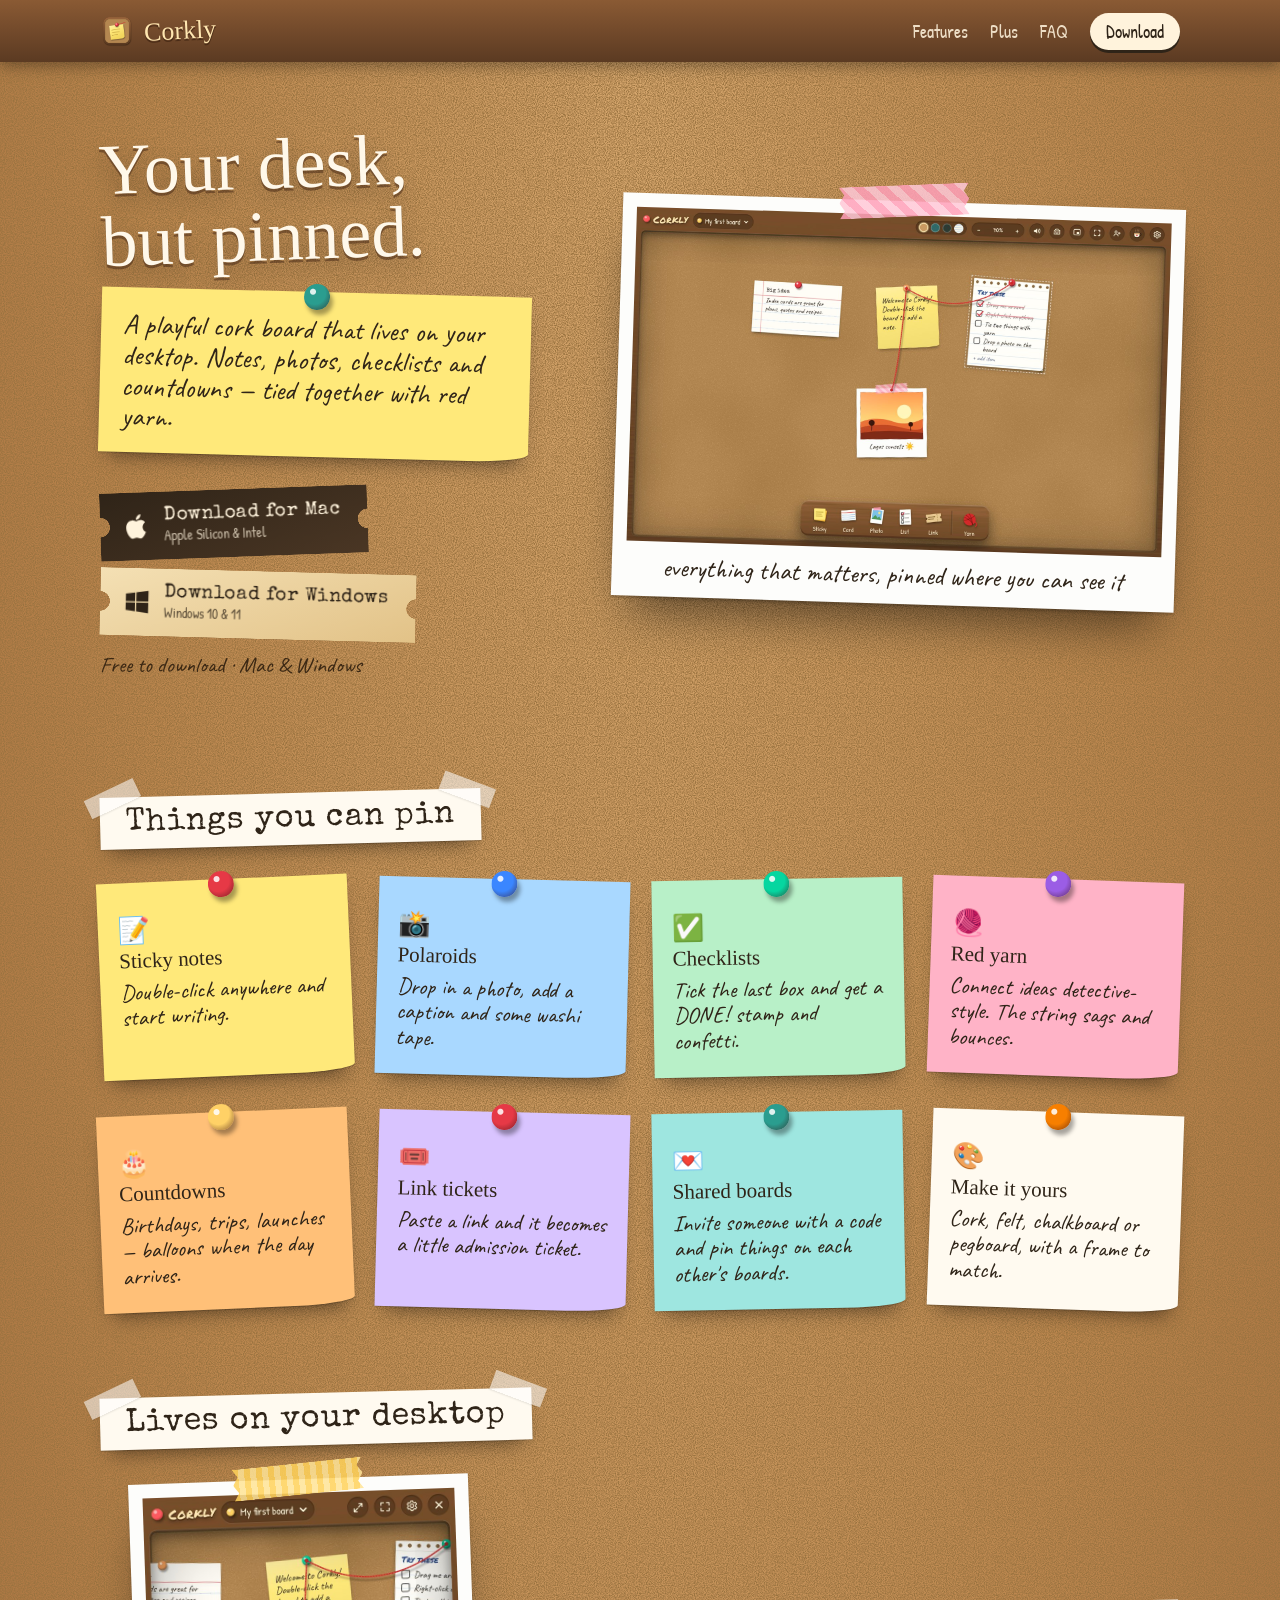
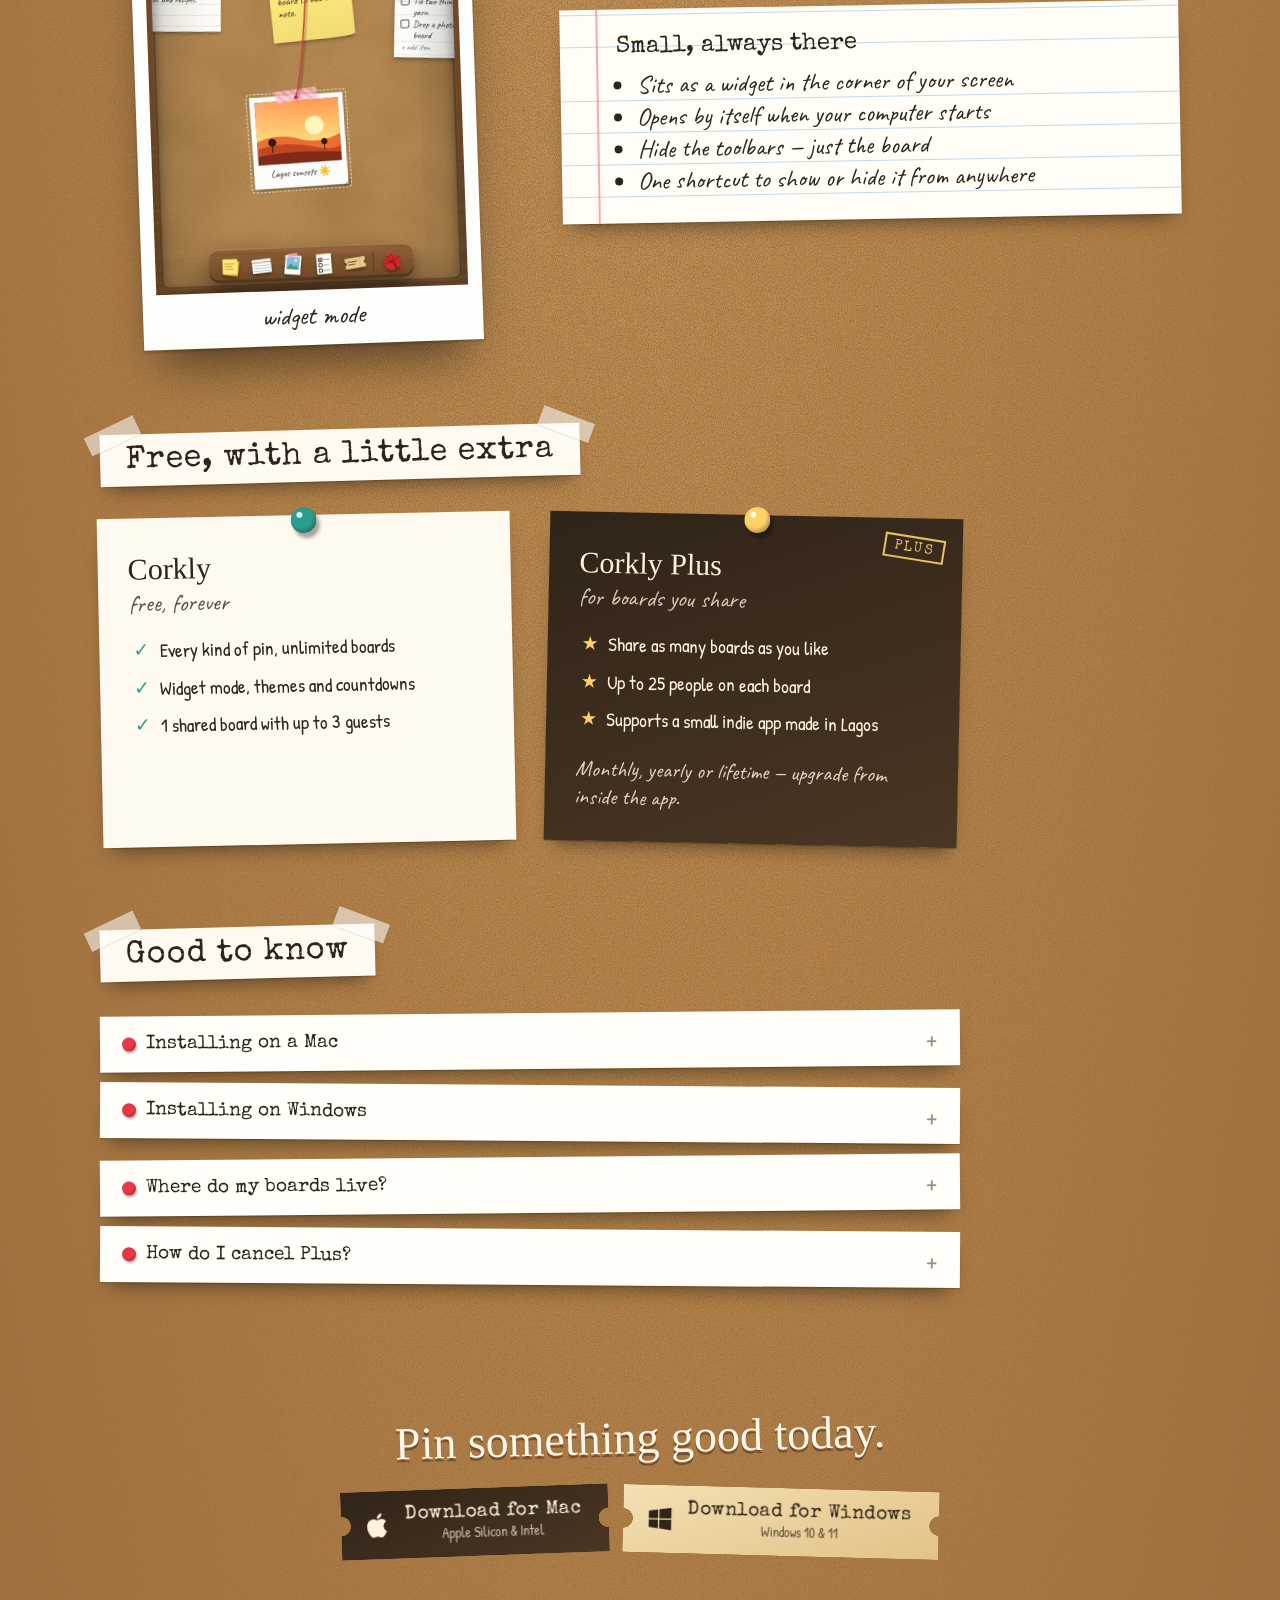
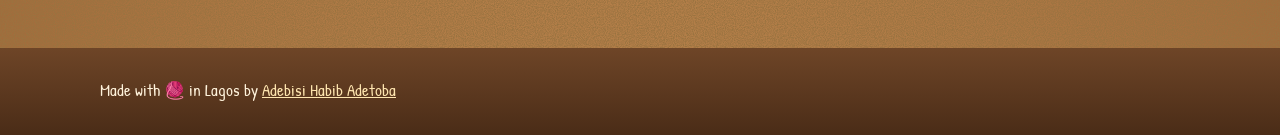
==== docs/index.html @ f4f37db5 "Download page" ====
<!doctype html>
<html lang="en">
<head>
  <meta charset="utf-8" />
  <meta name="viewport" content="width=device-width, initial-scale=1" />
  <title>Corkly — a playful pinboard for your desktop</title>
  <meta name="description" content="Pin sticky notes, photos, checklists, links and countdowns on a cork board that lives on your desktop. Tie ideas together with yarn and share boards with the people you love. For Mac and Windows." />
  <meta property="og:title" content="Corkly — a playful pinboard for your desktop" />
  <meta property="og:description" content="Sticky notes, polaroids, checklists and red yarn, right on your desktop. For Mac & Windows." />
  <meta property="og:image" content="https://adtoba.github.io/corkly-releases/app.jpg" />
  <meta name="twitter:card" content="summary_large_image" />
  <meta name="theme-color" content="#5b3a22" />
  <link rel="icon" href="favicon.png" />
  <link rel="preconnect" href="https://fonts.googleapis.com" />
  <link rel="preconnect" href="https://fonts.gstatic.com" crossorigin />
  <link href="https://fonts.googleapis.com/css2?family=Caveat:wght@500;700&family=Patrick+Hand&family=Permanent+Marker&family=Special+Elite&display=swap" rel="stylesheet" />
  <style>
    :root {
      --ink: #2f2418; --cream: #fff3dc; --wood: #6e4527; --wood-dark: #4a2c17;
      --hand: 'Caveat', cursive; --ui: 'Patrick Hand', system-ui, sans-serif;
      --marker: 'Permanent Marker', cursive; --type: 'Special Elite', ui-monospace, monospace;
      --cork: url("data:image/svg+xml,%3Csvg xmlns='http://www.w3.org/2000/svg' width='220' height='220'%3E%3Cfilter id='n'%3E%3CfeTurbulence type='fractalNoise' baseFrequency='.9' numOctaves='3' stitchTiles='stitch'/%3E%3CfeColorMatrix values='0 0 0 0 .32 0 0 0 0 .17 0 0 0 0 .05 0 0 0 2.2 -.7'/%3E%3C/filter%3E%3Crect width='100%25' height='100%25' filter='url(%23n)'/%3E%3C/svg%3E");
      --shadow: 0 1px 1px rgba(0,0,0,.18), 0 12px 20px -10px rgba(0,0,0,.5);
      --spring: cubic-bezier(.34, 1.8, .64, 1);
    }
    * { box-sizing: border-box; }
    html { scroll-behavior: smooth; }
    body {
      margin: 0; font-family: var(--ui); font-size: 18px; color: var(--ink);
      background: var(--cork) 0 0 / 220px, radial-gradient(ellipse at 50% 0%, #d6a76e, #bb864e 55%, #a06b3b);
      background-color: #c4935b; min-height: 100vh; overflow-x: hidden;
    }
    a { color: inherit; }
    .wrap { max-width: 1120px; margin: 0 auto; padding: 0 20px; }

    /* ---------- header: a strip of wood ---------- */
    header { background: linear-gradient(180deg, #8a5a34, #5b3a22); color: var(--cream); box-shadow: 0 4px 14px rgba(0,0,0,.35); position: sticky; top: 0; z-index: 10; }
    header .wrap { display: flex; align-items: center; gap: 12px; height: 62px; }
    .logo { display: flex; align-items: center; gap: 10px; text-decoration: none; }
    .logo img { width: 34px; height: 34px; }
    .logo span { font-family: var(--marker); font-size: 26px; color: #ffe6b0; transform: rotate(-3deg); text-shadow: 0 2px 0 var(--wood-dark); }
    header nav { margin-left: auto; display: flex; gap: 22px; align-items: center; }
    header nav a { text-decoration: none; opacity: .88; font-size: 18px; }
    header nav a:hover { opacity: 1; }
    .mini-dl { background: #fff3dc; color: var(--ink) !important; padding: 6px 16px; border-radius: 999px; box-shadow: 0 3px 0 #2f2418; opacity: 1 !important; transition: transform .2s var(--spring); }
    .mini-dl:hover { transform: translateY(-2px); }

    /* ---------- hero ---------- */
    .hero { display: grid; grid-template-columns: 1fr 1.2fr; gap: 48px; align-items: center; padding: 64px 0 30px; }
    .hero h1 { font-family: var(--marker); font-weight: 400; font-size: clamp(44px, 6.4vw, 72px); line-height: 1; margin: 0 0 22px; color: #fff8ea; text-shadow: 0 3px 0 rgba(74,44,23,.55), 0 10px 22px rgba(0,0,0,.25); transform: rotate(-2deg); }
    .note-lead { background: #ffe97a; padding: 22px 22px 20px; transform: rotate(1.5deg); box-shadow: var(--shadow); position: relative; max-width: 430px; border-bottom-right-radius: 60px 8px; }
    .note-lead p { margin: 0; font-family: var(--hand); font-size: 28px; line-height: 1.1; }

    .downloads { display: flex; flex-wrap: wrap; gap: 14px; margin: 32px 0 12px; }
    .dl {
      position: relative; display: flex; align-items: center; gap: 12px; text-decoration: none;
      background: linear-gradient(160deg, #f4e0b4, #e2c287); padding: 15px 28px 15px 22px; min-width: 238px;
      -webkit-mask: radial-gradient(circle 10px at 0 50%, #0000 96%, #000) left / 51% 100% no-repeat, radial-gradient(circle 10px at 100% 50%, #0000 96%, #000) right / 51% 100% no-repeat;
      mask: radial-gradient(circle 10px at 0 50%, #0000 96%, #000) left / 51% 100% no-repeat, radial-gradient(circle 10px at 100% 50%, #0000 96%, #000) right / 51% 100% no-repeat;
      filter: drop-shadow(0 6px 6px rgba(0,0,0,.3)); transition: transform .25s var(--spring);
    }
    .dl::after { content: ''; position: absolute; top: 10px; bottom: 10px; right: 54px; border-right: 2px dashed rgba(47,36,24,.22); display: none; }
    .dl:nth-child(1) { transform: rotate(-2deg); }
    .dl:nth-child(2) { transform: rotate(1.5deg); }
    .dl:hover { transform: rotate(0) translateY(-4px) scale(1.04); }
    .dl.primary { background: linear-gradient(160deg, #2f2418, #4a3624); color: #fff3dc; }
    .dl svg { width: 30px; height: 30px; flex: none; }
    .dl b { display: block; font-family: var(--type); font-weight: 400; font-size: 19px; letter-spacing: .5px; }
    .dl small { display: block; font-size: 14px; opacity: .75; }
    .meta { font-family: var(--hand); font-size: 22px; color: #3b2814; }
    .meta a { color: #23407a; }

    .shot { position: relative; background: #fdfdfb; padding: 14px; margin: 0; transform: rotate(1.8deg); box-shadow: 0 2px 3px rgba(0,0,0,.2), 0 30px 50px -18px rgba(0,0,0,.55); }
    .shot img { display: block; width: 100%; height: auto; }
    .shot figcaption { text-align: center; font-family: var(--hand); font-size: 26px; line-height: 1.1; padding-top: 12px; }
    .tape { position: absolute; top: -16px; left: 50%; width: 130px; height: 32px; margin-left: -65px; transform: rotate(-4deg); background: repeating-linear-gradient(45deg, rgba(255,160,185,.85) 0 8px, rgba(255,200,215,.85) 8px 16px); clip-path: polygon(0 0, 4% 25%, 0 50%, 4% 75%, 0 100%, 100% 100%, 96% 75%, 100% 50%, 96% 25%, 100% 0); }
    .tape.sun { background: repeating-linear-gradient(90deg, rgba(255,210,90,.85) 0 6px, rgba(255,228,150,.85) 6px 12px); }
    .tape.mint { background: radial-gradient(circle, rgba(255,255,255,.7) 2px, transparent 2.5px) 0 0/10px 10px, rgba(140,220,190,.85); }

    /* ---------- section titles: a label strip pinned to the board ---------- */
    section { scroll-margin-top: 80px; }
    .label { display: inline-block; position: relative; font-family: var(--type); font-weight: 400; font-size: clamp(24px, 3.2vw, 32px); letter-spacing: 1px; background: #fffaf0; padding: 10px 26px 9px; margin: 84px 0 34px; box-shadow: var(--shadow); transform: rotate(-1.5deg); }
    .label::before, .label::after { content: ''; position: absolute; top: -9px; width: 54px; height: 20px; background: rgba(255,255,255,.55); box-shadow: 0 1px 2px rgba(0,0,0,.1); }
    .label::before { left: -14px; transform: rotate(-24deg); }
    .label::after { right: -14px; transform: rotate(22deg); }
    .sub { font-family: var(--hand); font-size: 26px; color: #3b2814; margin: -18px 0 30px; }

    /* ---------- features as sticky notes ---------- */
    .notes { display: grid; grid-template-columns: repeat(4, 1fr); gap: 36px 26px; }
    .sticky { position: relative; padding: 34px 20px 24px; min-height: 196px; box-shadow: var(--shadow); border-bottom-right-radius: 60px 8px; transition: transform .35s var(--spring); }
    .sticky:hover { transform: rotate(0) scale(1.04) !important; z-index: 2; }
    .sticky .em { font-size: 26px; line-height: 1; display: block; margin-bottom: 6px; }
    .sticky h3 { font-family: var(--marker); font-weight: 400; font-size: 21px; margin: 0 0 6px; }
    .sticky p { font-family: var(--hand); font-size: 23px; line-height: 1.1; margin: 0; }
    .pin { position: absolute; top: -8px; left: 50%; width: 26px; height: 26px; margin-left: -13px; border-radius: 50%; background: radial-gradient(circle at 34% 30%, rgba(255,255,255,.85) 0 2.5px, transparent 3.5px), radial-gradient(circle at 40% 36%, var(--p, #e63946) 0 48%, #3a0f12 130%); box-shadow: 3px 5px 4px rgba(0,0,0,.35); }
    .y { background: #ffe97a; } .k { background: #ffb3c7; } .m { background: #b8f0c8; } .b { background: #a9d8ff; } .o { background: #ffc078; } .l { background: #d9c4ff; } .w { background: #fffaf0; } .t { background: #9ee6e0; }
    .notes .sticky:nth-child(4n+1) { transform: rotate(-2.5deg); }
    .notes .sticky:nth-child(4n+2) { transform: rotate(1.5deg); }
    .notes .sticky:nth-child(4n+3) { transform: rotate(-1deg); }
    .notes .sticky:nth-child(4n) { transform: rotate(2deg); }

    /* ---------- widget ---------- */
    .split { display: grid; grid-template-columns: .8fr 1.2fr; gap: 48px; align-items: center; }
    .card { background: #fffdf6; position: relative; padding: 26px 28px 26px 56px; box-shadow: var(--shadow); transform: rotate(-1deg); background-image: repeating-linear-gradient(180deg, transparent 0 31px, rgba(120,170,225,.45) 31px 32px); background-position: 0 60px; }
    .card::before { content: ''; position: absolute; left: 36px; top: 0; bottom: 0; width: 2px; background: rgba(232,106,106,.55); }
    .card h3 { font-family: var(--type); font-weight: 400; font-size: 24px; margin: 0 0 10px; }
    .card p, .card li { font-family: var(--hand); font-size: 25px; line-height: 32px; margin: 0; }
    .card ul { padding-left: 20px; margin: 6px 0 0; }
    .widget-shot { justify-self: center; max-width: 340px; transform: rotate(-2deg); }

    /* ---------- plans ---------- */
    .plans { display: grid; grid-template-columns: 1fr 1fr; gap: 34px; max-width: 860px; }
    .plan { position: relative; padding: 34px 30px 30px; box-shadow: var(--shadow); }
    .plan.free { background: #fffaf0; transform: rotate(-1.2deg); }
    .plan.plus { background: linear-gradient(160deg, #2f2418, #4a3624); color: #fff3dc; transform: rotate(1.2deg); }
    .plan h3 { font-family: var(--marker); font-weight: 400; font-size: 30px; margin: 0 0 2px; }
    .plan .tag { font-family: var(--hand); font-size: 24px; opacity: .8; margin: 0 0 14px; }
    .plan ul { list-style: none; padding: 0; margin: 0; }
    .plan li { font-size: 19px; line-height: 1.45; padding: 5px 0 5px 30px; position: relative; }
    .plan li::before { content: '✓'; position: absolute; left: 4px; top: 4px; font-weight: 700; color: #2a9d8f; }
    .plan.plus li::before { content: '★'; color: #ffd166; }
    .plan .stamp { position: absolute; top: 18px; right: 18px; font-family: var(--type); font-size: 14px; letter-spacing: 2px; color: #ffd166; border: 2px solid #ffd166; padding: 3px 8px; transform: rotate(8deg); opacity: .9; }
    .plan .how { font-family: var(--hand); font-size: 22px; margin: 16px 0 0; opacity: .85; }

    /* ---------- FAQ ---------- */
    .faq { max-width: 860px; }
    details { background: #fffef8; margin: 0 0 16px; padding: 16px 22px; box-shadow: var(--shadow); transition: transform .3s var(--spring); }
    details:nth-of-type(odd) { transform: rotate(-.5deg); }
    details:nth-of-type(even) { transform: rotate(.4deg); }
    details[open] { transform: rotate(0); }
    summary { cursor: pointer; font-family: var(--type); font-size: 19px; list-style: none; display: flex; align-items: center; gap: 10px; }
    summary::-webkit-details-marker { display: none; }
    summary::before { content: ''; flex: none; width: 14px; height: 14px; border-radius: 50%; background: radial-gradient(circle at 40% 36%, #e63946 0 48%, #3a0f12 130%); box-shadow: 1px 2px 2px rgba(0,0,0,.3); }
    summary::after { content: '+'; margin-left: auto; font-family: var(--ui); font-size: 24px; line-height: 1; opacity: .5; transition: transform .2s; }
    details[open] summary::after { transform: rotate(45deg); }
    details p, details li { font-size: 18px; line-height: 1.55; }
    details p { margin: 12px 0 2px; }
    details ol { margin: 10px 0 2px; padding-left: 22px; }
    code { font-family: var(--type); font-size: 15px; background: #f1e6cc; padding: 1px 6px; border-radius: 3px; }

    /* ---------- closing call + footer ---------- */
    .closer { text-align: center; padding: 30px 0 10px; }
    .closer h2 { font-family: var(--marker); font-weight: 400; font-size: clamp(32px, 4.5vw, 46px); color: #fff8ea; text-shadow: 0 3px 0 rgba(74,44,23,.55); margin: 80px 0 24px; transform: rotate(-1.5deg); }
    .closer .downloads { justify-content: center; margin-top: 0; }

    footer { margin-top: 70px; background: linear-gradient(180deg, #6e4527, #4a2c17); color: var(--cream); padding: 30px 0 34px; }
    footer .wrap { display: flex; flex-wrap: wrap; gap: 10px 30px; align-items: center; justify-content: space-between; font-size: 17px; }
    footer a { color: #ffe6b0; }

    /* gentle entrance */
    @media (prefers-reduced-motion: no-preference) {
      .reveal { opacity: 0; translate: 0 18px; transition: opacity .6s ease, translate .6s var(--spring); }
      .reveal.in { opacity: 1; translate: 0 0; }
    }

    @media (max-width: 960px) {
      .notes { grid-template-columns: repeat(2, 1fr); }
    }
    @media (max-width: 860px) {
      .hero, .split, .plans { grid-template-columns: 1fr; }
      .hero { padding-top: 40px; gap: 40px; }
      header nav a:not(.mini-dl) { display: none; }
    }
    @media (max-width: 560px) {
      body { font-size: 17px; }
      .notes { grid-template-columns: 1fr 1fr; gap: 28px 16px; }
      .sticky { min-height: 0; padding: 28px 14px 18px; }
      .sticky h3 { font-size: 18px; }
      .sticky p { font-size: 20px; }
      .dl { min-width: 0; width: 100%; }
      .label { margin-top: 64px; }
    }
  </style>
</head>
<body>
  <header>
    <div class="wrap">
      <a class="logo" href="#"><img src="icon.png" alt="" /><span>Corkly</span></a>
      <nav>
        <a href="#features">Features</a>
        <a href="#plus">Plus</a>
        <a href="#faq">FAQ</a>
        <a class="mini-dl" href="#download">Download</a>
      </nav>
    </div>
  </header>

  <main class="wrap">
    <section class="hero" id="download">
      <div>
        <h1>Your desk,<br />but pinned.</h1>
        <div class="note-lead"><span class="pin" style="--p:#2a9d8f"></span>
          <p>A playful cork board that lives on your desktop. Notes, photos, checklists and countdowns — tied together with red yarn.</p>
        </div>
        <div class="downloads">
          <a class="dl" data-platform="mac" href="https://github.com/adtoba/corkly-releases/releases/latest">
            <svg viewBox="0 0 24 24" fill="currentColor"><path d="M16.4 12.6c0-2.4 2-3.6 2.1-3.7-1.1-1.7-2.9-1.9-3.5-1.9-1.5-.2-2.9.9-3.7.9-.8 0-1.9-.9-3.2-.8-1.6 0-3.2 1-4 2.5-1.7 3-.4 7.4 1.2 9.8.8 1.2 1.8 2.5 3 2.4 1.2 0 1.7-.8 3.1-.8 1.5 0 1.9.8 3.2.8 1.3 0 2.2-1.2 3-2.4.9-1.4 1.3-2.7 1.3-2.8-.1 0-2.5-1-2.5-4zM14 5.4c.7-.8 1.1-1.9 1-3-1 0-2.1.7-2.8 1.5-.6.7-1.2 1.8-1 2.9 1 .1 2.1-.6 2.8-1.4z"/></svg>
            <span><b>Download for Mac</b><small>Apple Silicon &amp; Intel</small></span>
          </a>
          <a class="dl" data-platform="windows" href="https://github.com/adtoba/corkly-releases/releases/latest">
            <svg viewBox="0 0 24 24" fill="currentColor"><path d="M3 5.5 10.4 4.5v7H3zM11.4 4.4 21 3v8.5h-9.6zM3 12.5h7.4v7L3 18.5zM11.4 12.5H21V21l-9.6-1.4z"/></svg>
            <span><b>Download for Windows</b><small>Windows 10 &amp; 11</small></span>
          </a>
        </div>
        <div class="meta" data-meta>Free to download · Mac &amp; Windows</div>
      </div>
      <figure class="shot">
        <span class="tape"></span>
        <img src="app.jpg" width="1600" height="1000" alt="Corkly with sticky notes, an index card, a checklist and a polaroid on a cork board, tied together with red yarn" />
        <figcaption>everything that matters, pinned where you can see it</figcaption>
      </figure>
    </section>

    <section id="features">
      <h2 class="label">Things you can pin</h2>
      <div class="notes">
        <div class="sticky y reveal"><span class="pin"></span><span class="em">📝</span><h3>Sticky notes</h3><p>Double-click anywhere and start writing.</p></div>
        <div class="sticky b reveal"><span class="pin" style="--p:#3a86ff"></span><span class="em">📸</span><h3>Polaroids</h3><p>Drop in a photo, add a caption and some washi tape.</p></div>
        <div class="sticky m reveal"><span class="pin" style="--p:#06d6a0"></span><span class="em">✅</span><h3>Checklists</h3><p>Tick the last box and get a DONE! stamp and confetti.</p></div>
        <div class="sticky k reveal"><span class="pin" style="--p:#9b5de5"></span><span class="em">🧶</span><h3>Red yarn</h3><p>Connect ideas detective-style. The string sags and bounces.</p></div>
        <div class="sticky o reveal"><span class="pin" style="--p:#ffd166"></span><span class="em">🎂</span><h3>Countdowns</h3><p>Birthdays, trips, launches — balloons when the day arrives.</p></div>
        <div class="sticky l reveal"><span class="pin" style="--p:#e63946"></span><span class="em">🎟️</span><h3>Link tickets</h3><p>Paste a link and it becomes a little admission ticket.</p></div>
        <div class="sticky t reveal"><span class="pin" style="--p:#2a9d8f"></span><span class="em">💌</span><h3>Shared boards</h3><p>Invite someone with a code and pin things on each other's boards.</p></div>
        <div class="sticky w reveal"><span class="pin" style="--p:#f77f00"></span><span class="em">🎨</span><h3>Make it yours</h3><p>Cork, felt, chalkboard or pegboard, with a frame to match.</p></div>
      </div>
    </section>

    <section>
      <h2 class="label">Lives on your desktop</h2>
      <div class="split">
        <figure class="shot widget-shot reveal"><span class="tape sun"></span><img src="widget.jpg" width="660" height="840" alt="Corkly as a small desktop widget" /><figcaption>widget mode</figcaption></figure>
        <div class="card reveal">
          <h3>Small, always there</h3>
          <ul>
            <li>Sits as a widget in the corner of your screen</li>
            <li>Opens by itself when your computer starts</li>
            <li>Hide the toolbars — just the board</li>
            <li>One shortcut to show or hide it from anywhere</li>
          </ul>
        </div>
      </div>
    </section>

    <section id="plus">
      <h2 class="label">Free, with a little extra</h2>
      <div class="plans">
        <div class="plan free reveal">
          <span class="pin" style="--p:#2a9d8f"></span>
          <h3>Corkly</h3>
          <p class="tag">free, forever</p>
          <ul>
            <li>Every kind of pin, unlimited boards</li>
            <li>Widget mode, themes and countdowns</li>
            <li>1 shared board with up to 3 guests</li>
          </ul>
        </div>
        <div class="plan plus reveal">
          <span class="pin" style="--p:#ffd166"></span>
          <span class="stamp">PLUS</span>
          <h3>Corkly Plus</h3>
          <p class="tag">for boards you share</p>
          <ul>
            <li>Share as many boards as you like</li>
            <li>Up to 25 people on each board</li>
            <li>Supports a small indie app made in Lagos</li>
          </ul>
          <p class="how">Monthly, yearly or lifetime — upgrade from inside the app.</p>
        </div>
      </div>
    </section>

    <section id="faq" class="faq">
      <h2 class="label">Good to know</h2>
      <details>
        <summary>Installing on a Mac</summary>
        <p>Open the <code>.dmg</code> and drag <b>Corkly</b> into <b>Applications</b>. That's it — Corkly is signed and checked by Apple, and it updates itself from then on.</p>
      </details>
      <details>
        <summary>Installing on Windows</summary>
        <p>Run the installer. If Windows shows <b>"Windows protected your PC"</b>, click <b>More info → Run anyway</b>. You only see this once — Corkly updates itself after that.</p>
      </details>
      <details>
        <summary>Where do my boards live?</summary>
        <p>On your computer. Only boards you choose to share are stored online, so the people you invite can see them. Corkly sends anonymous usage counts like "opened today" — never names or what's on your boards — and you can switch that off in Settings.</p>
      </details>
      <details>
        <summary>How do I cancel Plus?</summary>
        <p>Open Corkly → Settings → Corkly Plus → <b>Manage subscription</b>. You keep Plus until the end of the period you paid for.</p>
      </details>
    </section>

    <section class="closer">
      <h2>Pin something good today.</h2>
      <div class="downloads" data-clone></div>
    </section>
  </main>

  <footer>
    <div class="wrap">
      <div>Made with 🧶 in Lagos by <a href="https://adetoba.com">Adebisi Habib Adetoba</a></div>
      <div data-version></div>
    </div>
  </footer>

  <script>
    const REPO = 'adtoba/corkly-releases';
    const APTABASE_KEY = 'A-EU-7074169884'; // Aptabase App Key — counts visits and download clicks, no cookies

    // ---- tiny, cookie-free analytics (Aptabase) ----
    const session = String(Math.floor(Date.now() / 1000)) + String(Math.floor(Math.random() * 1e8)).padStart(8, '0');
    function track(eventName, props) {
      const m = /^A-(EU|US)-/.exec(APTABASE_KEY);
      if (!m) return;
      try {
        fetch(`https://${m[1].toLowerCase()}.aptabase.com/api/v0/event`, {
          method: 'POST', keepalive: true, credentials: 'omit',
          headers: { 'Content-Type': 'application/json', 'App-Key': APTABASE_KEY },
          body: JSON.stringify({
            timestamp: new Date().toISOString(), sessionId: session, eventName,
            systemProps: { locale: navigator.language, isDebug: location.hostname === 'localhost', appVersion: 'site', sdkVersion: 'corkly-site@1' },
            props: props || {},
          }),
        }).catch(() => {});
      } catch {}
    }
    const ref = (() => { try { return document.referrer ? new URL(document.referrer).hostname : 'direct'; } catch { return 'direct'; } })();
    const utm = new URLSearchParams(location.search).get('utm_source') || '';
    track('site_view', { ref, utm });

    // ---- put the visitor's platform first, and repeat the buttons at the bottom ----
    const isWin = /Win/.test(navigator.platform) || /Windows/.test(navigator.userAgent);
    const heroDl = document.querySelector('.hero .downloads');
    const winBtn = heroDl.querySelector('[data-platform="windows"]');
    if (isWin) heroDl.prepend(winBtn);
    heroDl.firstElementChild.classList.add('primary');
    document.querySelector('[data-clone]').innerHTML = heroDl.innerHTML;
    const buttons = () => document.querySelectorAll('.dl');

    // ---- point the buttons straight at the latest installers ----
    fetch(`https://api.github.com/repos/${REPO}/releases/latest`)
      .then((r) => (r.ok ? r.json() : null))
      .then((rel) => {
        if (!rel) return;
        const find = (re) => (rel.assets || []).find((a) => re.test(a.name));
        const dmg = find(/\.dmg$/i), exe = find(/Setup.*\.exe$/i) || find(/\.exe$/i);
        const mb = (a) => `${Math.round(a.size / 1048576)} MB`;
        buttons().forEach((b) => {
          const a = b.dataset.platform === 'mac' ? dmg : exe;
          if (!a) return;
          b.href = a.browser_download_url;
          b.querySelector('small').textContent = `${b.dataset.platform === 'mac' ? 'Apple Silicon & Intel' : 'Windows 10 & 11'} · ${mb(a)}`;
        });
        const v = rel.tag_name.replace(/^v/, '');
        document.querySelector('[data-meta]').innerHTML = `Free to download · version ${v} · <a href="${rel.html_url}">what's new</a>`;
        document.querySelector('[data-version]').textContent = `Version ${v}`;
      })
      .catch(() => {});

    document.addEventListener('click', (e) => {
      const a = e.target.closest('.dl');
      if (a) track('download_click', { platform: a.dataset.platform, ref, utm });
    });

    // ---- notes drift in as you scroll ----
    const io = 'IntersectionObserver' in window && new IntersectionObserver((entries) => {
      entries.forEach((en, i) => { if (en.isIntersecting) { setTimeout(() => en.target.classList.add('in'), i * 70); io.unobserve(en.target); } });
    }, { threshold: .15 });
    document.querySelectorAll('.reveal').forEach((el) => (io ? io.observe(el) : el.classList.add('in')));
  </script>
</body>
</html>
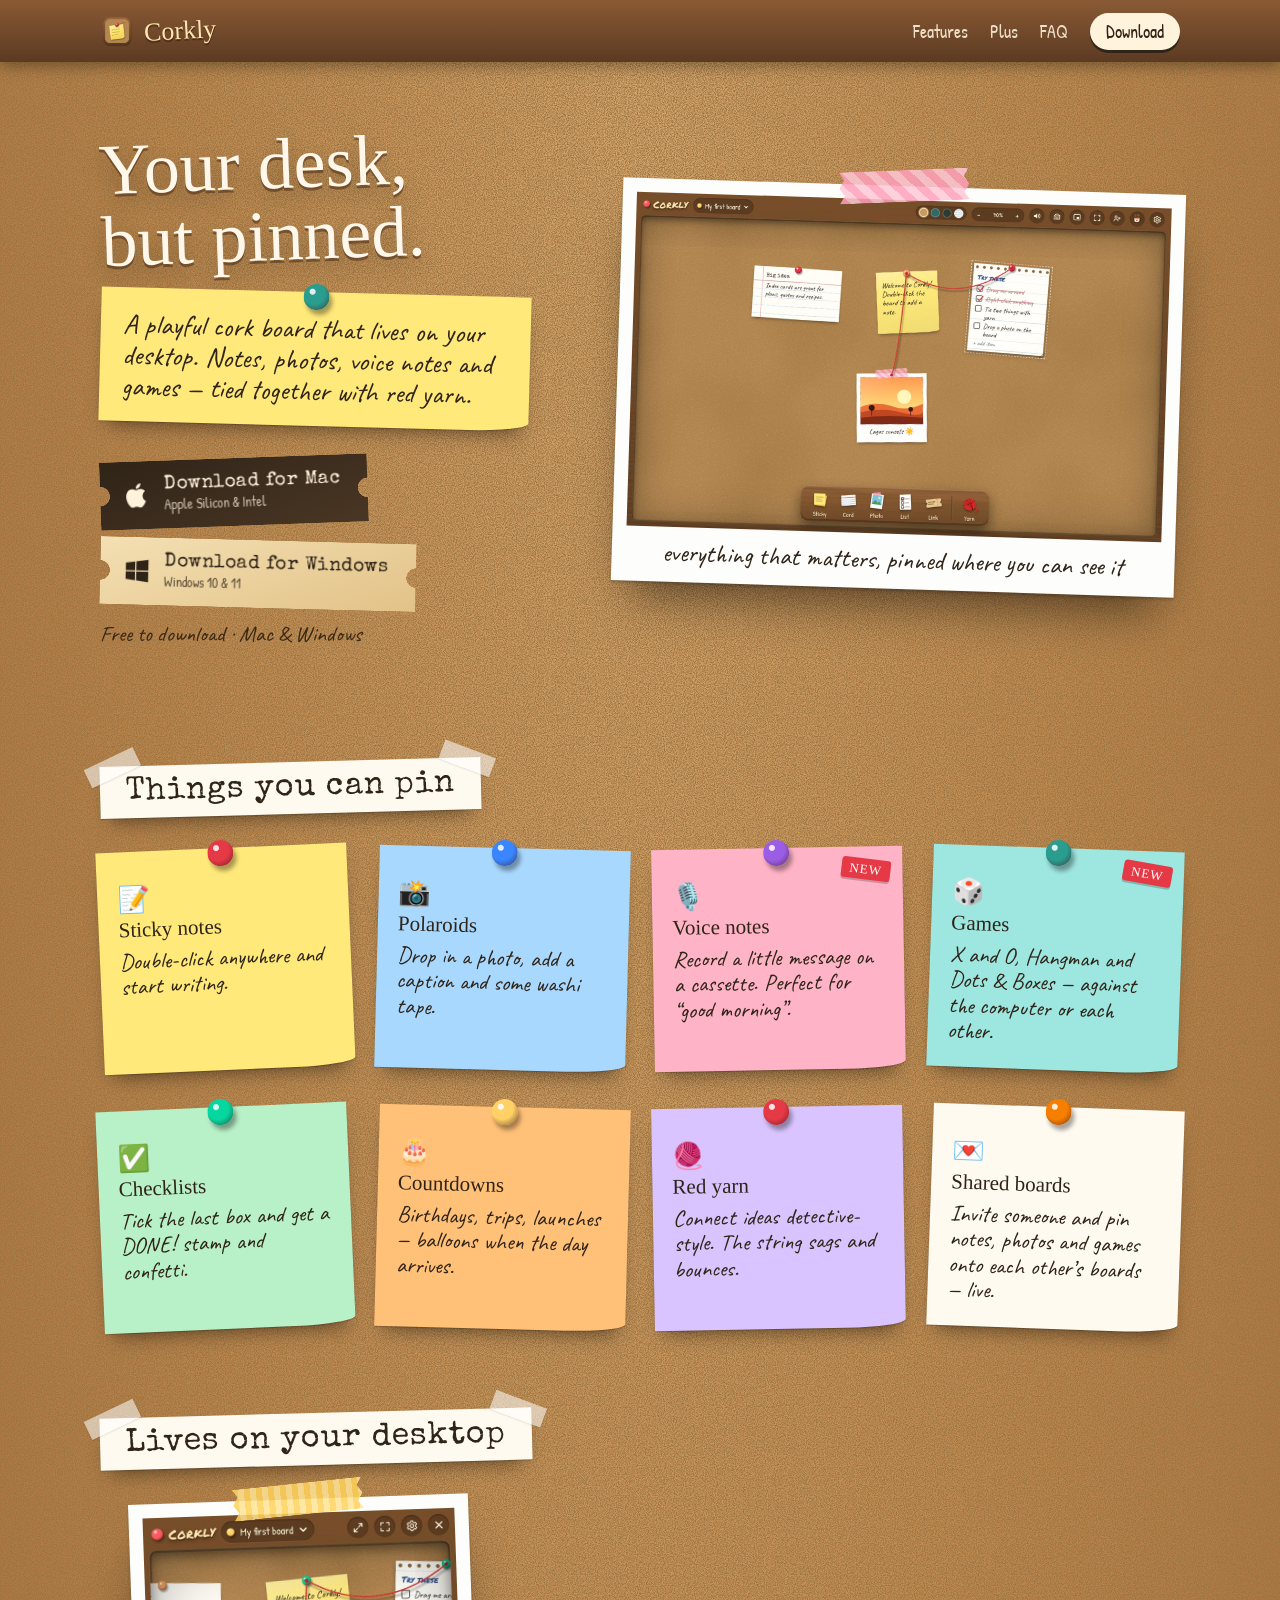
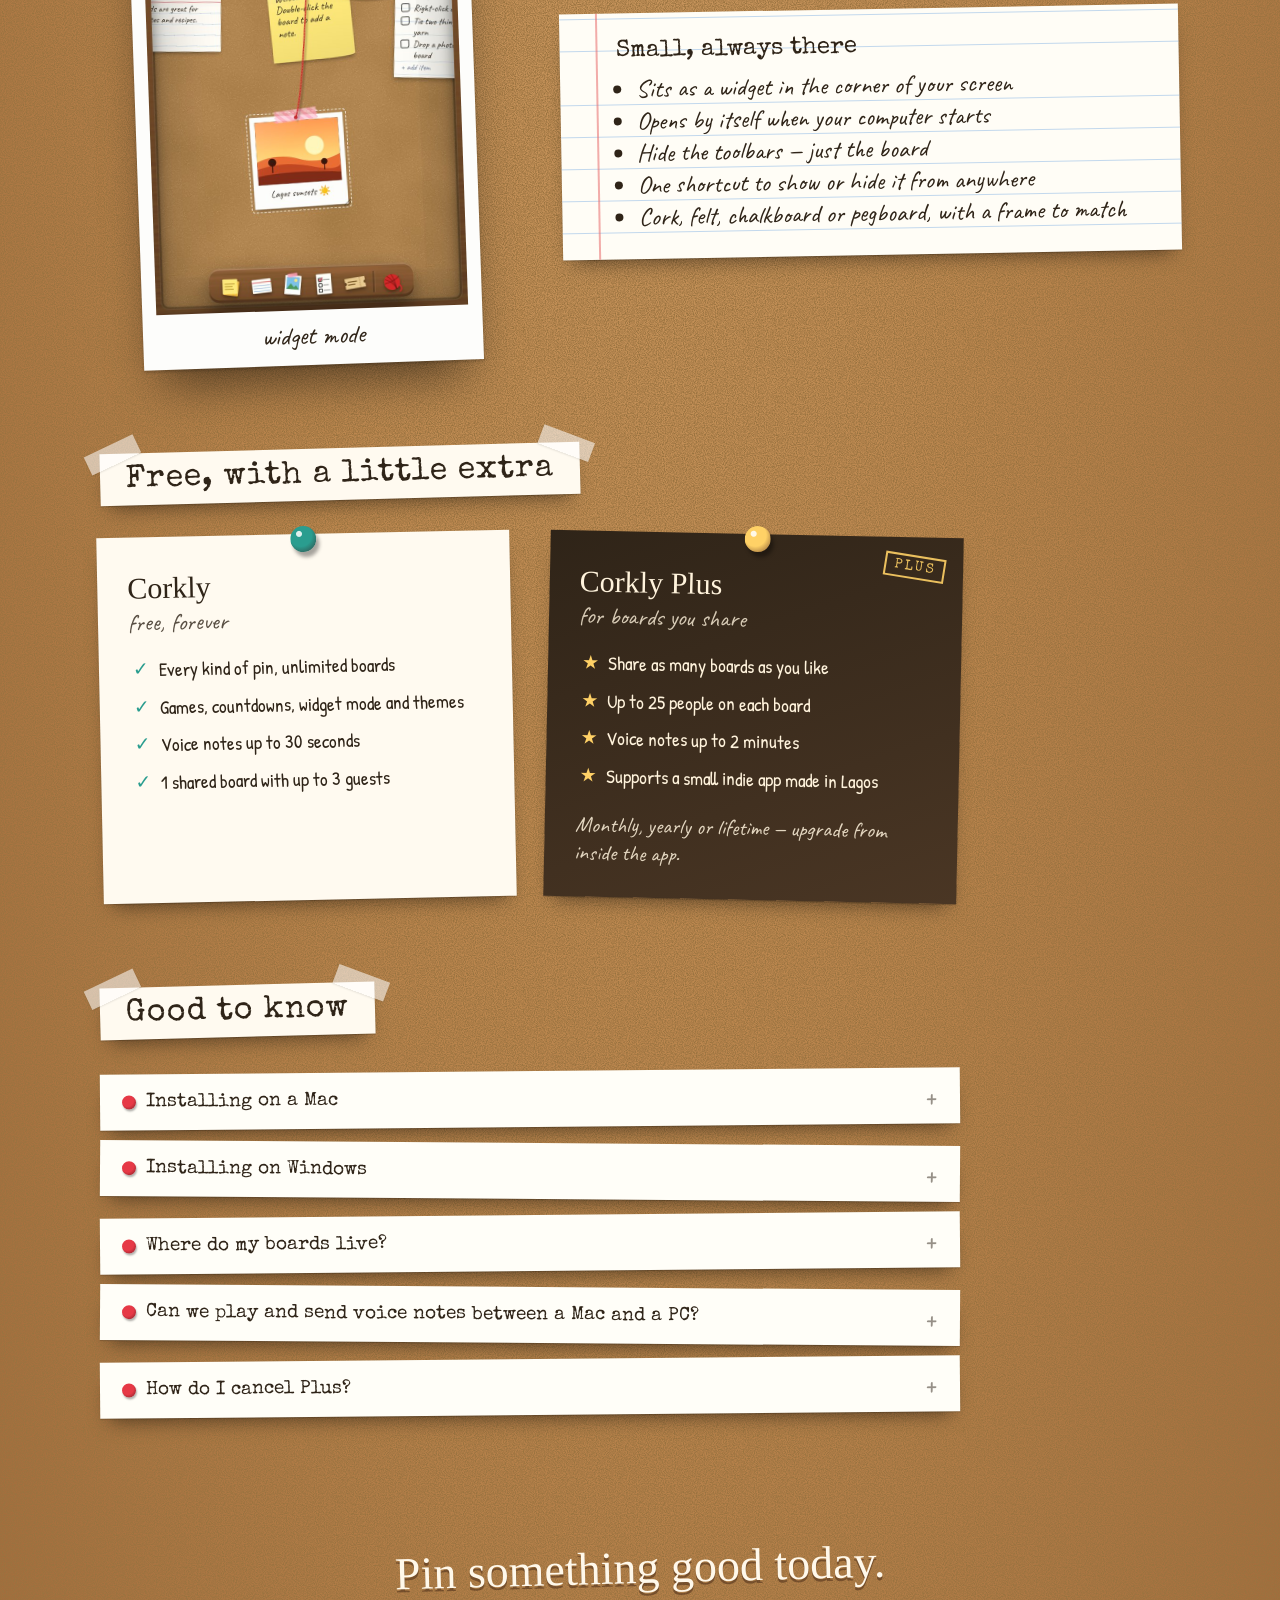
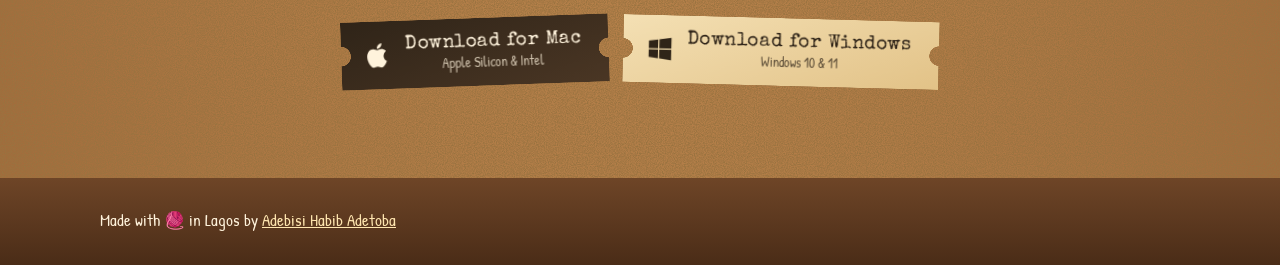
==== commit 86472586: "Voice notes and games on the site" ====
--- a/docs/index.html
+++ b/docs/index.html
@@ -4,10 +4,10 @@
   <meta charset="utf-8" />
   <meta name="viewport" content="width=device-width, initial-scale=1" />
   <title>Corkly — a playful pinboard for your desktop</title>
-  <meta name="description" content="Pin sticky notes, photos, checklists, links and countdowns on a cork board that lives on your desktop. Tie ideas together with yarn and share boards with the people you love. For Mac and Windows." />
+  <meta name="description" content="Pin sticky notes, photos, voice notes, checklists and countdowns on a cork board that lives on your desktop. Play games, tie ideas together with yarn and share boards with the people you love. For Mac and Windows." />
   <meta property="og:title" content="Corkly — a playful pinboard for your desktop" />
-  <meta property="og:description" content="Sticky notes, polaroids, checklists and red yarn, right on your desktop. For Mac & Windows." />
-  <meta property="og:image" content="https://adtoba.github.io/corkly-releases/app.jpg" />
+  <meta property="og:description" content="Sticky notes, polaroids, voice notes, games and red yarn, right on your desktop. For Mac &amp; Windows." />
+  <meta property="og:image" content="https://getcorkly.com/app.jpg" />
   <meta name="twitter:card" content="summary_large_image" />
   <meta name="theme-color" content="#5b3a22" />
   <link rel="icon" href="favicon.png" />
@@ -89,6 +89,7 @@
     .notes { display: grid; grid-template-columns: repeat(4, 1fr); gap: 36px 26px; }
     .sticky { position: relative; padding: 34px 20px 24px; min-height: 196px; box-shadow: var(--shadow); border-bottom-right-radius: 60px 8px; transition: transform .35s var(--spring); }
     .sticky:hover { transform: rotate(0) scale(1.04) !important; z-index: 2; }
+    .sticky .new { position: absolute; top: 12px; right: 12px; font-family: var(--marker); font-size: 13px; letter-spacing: 1px; color: #fff; background: #e63946; padding: 3px 8px 2px; border-radius: 3px; transform: rotate(8deg); box-shadow: 0 2px 0 rgba(0,0,0,.2); }
     .sticky .em { font-size: 26px; line-height: 1; display: block; margin-bottom: 6px; }
     .sticky h3 { font-family: var(--marker); font-weight: 400; font-size: 21px; margin: 0 0 6px; }
     .sticky p { font-family: var(--hand); font-size: 23px; line-height: 1.1; margin: 0; }
@@ -190,7 +191,7 @@
       <div>
         <h1>Your desk,<br />but pinned.</h1>
         <div class="note-lead"><span class="pin" style="--p:#2a9d8f"></span>
-          <p>A playful cork board that lives on your desktop. Notes, photos, checklists and countdowns — tied together with red yarn.</p>
+          <p>A playful cork board that lives on your desktop. Notes, photos, voice notes and games — tied together with red yarn.</p>
         </div>
         <div class="downloads">
           <a class="dl" data-platform="mac" href="https://github.com/adtoba/corkly-releases/releases/latest">
@@ -216,12 +217,12 @@
       <div class="notes">
         <div class="sticky y reveal"><span class="pin"></span><span class="em">📝</span><h3>Sticky notes</h3><p>Double-click anywhere and start writing.</p></div>
         <div class="sticky b reveal"><span class="pin" style="--p:#3a86ff"></span><span class="em">📸</span><h3>Polaroids</h3><p>Drop in a photo, add a caption and some washi tape.</p></div>
+        <div class="sticky k reveal"><span class="pin" style="--p:#9b5de5"></span><span class="new">NEW</span><span class="em">🎙️</span><h3>Voice notes</h3><p>Record a little message on a cassette. Perfect for “good morning”.</p></div>
+        <div class="sticky t reveal"><span class="pin" style="--p:#2a9d8f"></span><span class="new">NEW</span><span class="em">🎲</span><h3>Games</h3><p>X and O, Hangman and Dots &amp; Boxes — against the computer or each other.</p></div>
         <div class="sticky m reveal"><span class="pin" style="--p:#06d6a0"></span><span class="em">✅</span><h3>Checklists</h3><p>Tick the last box and get a DONE! stamp and confetti.</p></div>
-        <div class="sticky k reveal"><span class="pin" style="--p:#9b5de5"></span><span class="em">🧶</span><h3>Red yarn</h3><p>Connect ideas detective-style. The string sags and bounces.</p></div>
         <div class="sticky o reveal"><span class="pin" style="--p:#ffd166"></span><span class="em">🎂</span><h3>Countdowns</h3><p>Birthdays, trips, launches — balloons when the day arrives.</p></div>
-        <div class="sticky l reveal"><span class="pin" style="--p:#e63946"></span><span class="em">🎟️</span><h3>Link tickets</h3><p>Paste a link and it becomes a little admission ticket.</p></div>
-        <div class="sticky t reveal"><span class="pin" style="--p:#2a9d8f"></span><span class="em">💌</span><h3>Shared boards</h3><p>Invite someone with a code and pin things on each other's boards.</p></div>
-        <div class="sticky w reveal"><span class="pin" style="--p:#f77f00"></span><span class="em">🎨</span><h3>Make it yours</h3><p>Cork, felt, chalkboard or pegboard, with a frame to match.</p></div>
+        <div class="sticky l reveal"><span class="pin" style="--p:#e63946"></span><span class="em">🧶</span><h3>Red yarn</h3><p>Connect ideas detective-style. The string sags and bounces.</p></div>
+        <div class="sticky w reveal"><span class="pin" style="--p:#f77f00"></span><span class="em">💌</span><h3>Shared boards</h3><p>Invite someone and pin notes, photos and games onto each other’s boards — live.</p></div>
       </div>
     </section>
 
@@ -236,6 +237,7 @@
             <li>Opens by itself when your computer starts</li>
             <li>Hide the toolbars — just the board</li>
             <li>One shortcut to show or hide it from anywhere</li>
+            <li>Cork, felt, chalkboard or pegboard, with a frame to match</li>
           </ul>
         </div>
       </div>
@@ -250,7 +252,8 @@
           <p class="tag">free, forever</p>
           <ul>
             <li>Every kind of pin, unlimited boards</li>
-            <li>Widget mode, themes and countdowns</li>
+            <li>Games, countdowns, widget mode and themes</li>
+            <li>Voice notes up to 30 seconds</li>
             <li>1 shared board with up to 3 guests</li>
           </ul>
         </div>
@@ -262,6 +265,7 @@
           <ul>
             <li>Share as many boards as you like</li>
             <li>Up to 25 people on each board</li>
+            <li>Voice notes up to 2 minutes</li>
             <li>Supports a small indie app made in Lagos</li>
           </ul>
           <p class="how">Monthly, yearly or lifetime — upgrade from inside the app.</p>
@@ -282,6 +286,10 @@
       <details>
         <summary>Where do my boards live?</summary>
         <p>On your computer. Only boards you choose to share are stored online, so the people you invite can see them. Corkly sends anonymous usage counts like "opened today" — never names or what's on your boards — and you can switch that off in Settings.</p>
+      </details>
+      <details>
+        <summary>Can we play and send voice notes between a Mac and a PC?</summary>
+        <p>Yes. Share a board and everything on it — notes, photos, voice notes and games — shows up on both computers, Mac or Windows. Games and voice notes are free; Plus just lets voice notes run longer.</p>
       </details>
       <details>
         <summary>How do I cancel Plus?</summary>
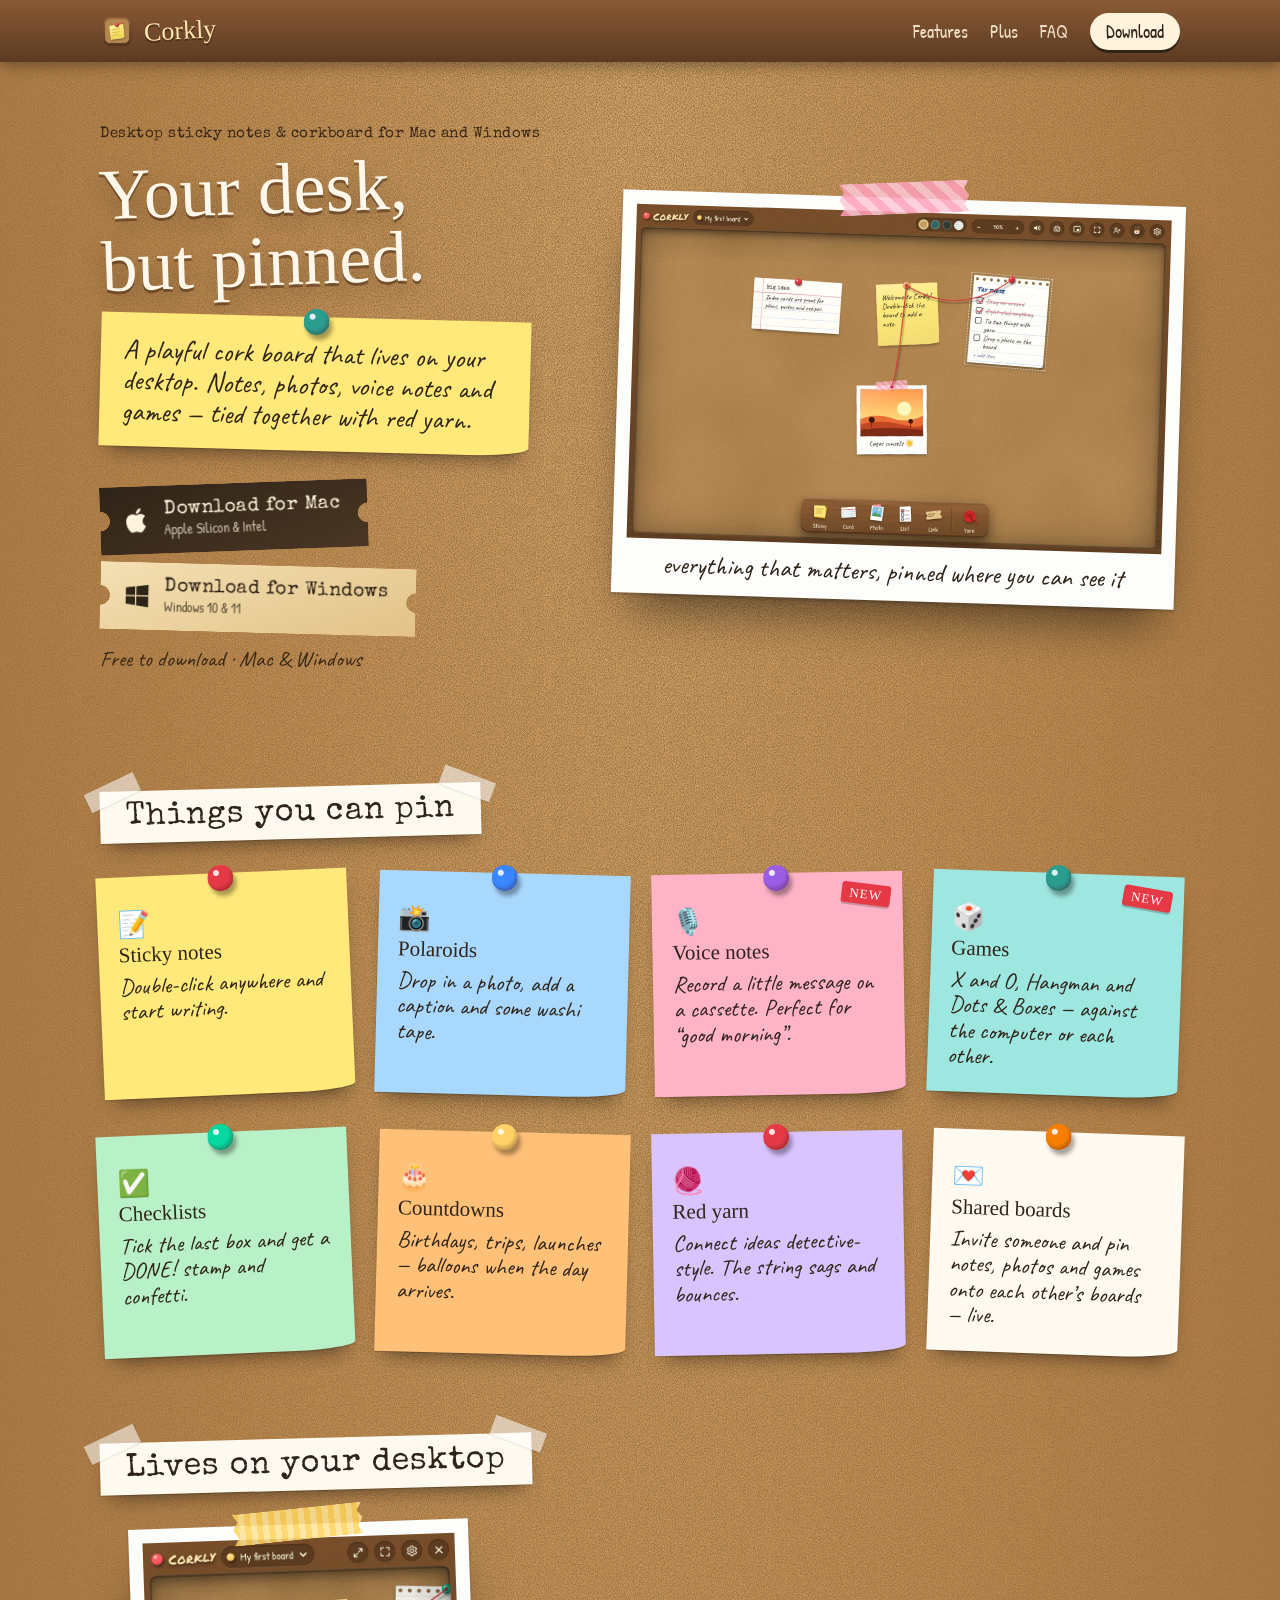
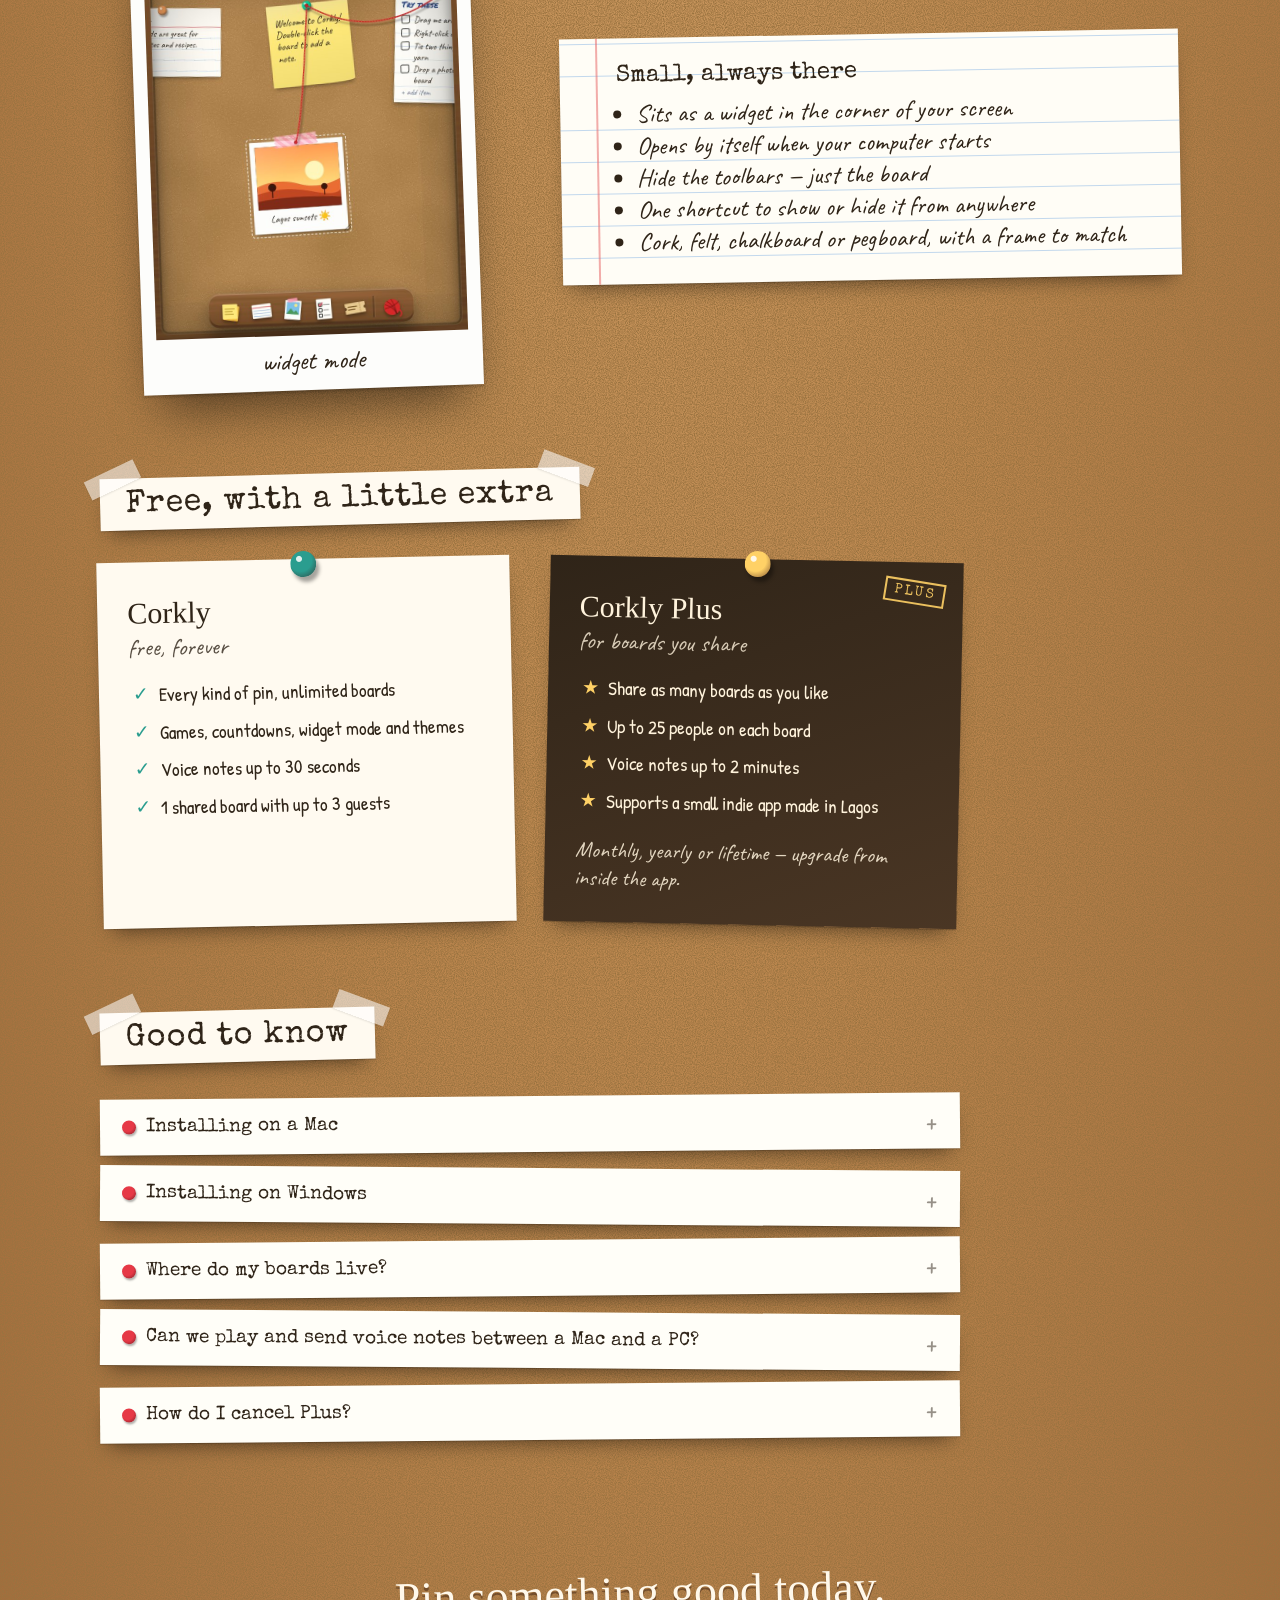
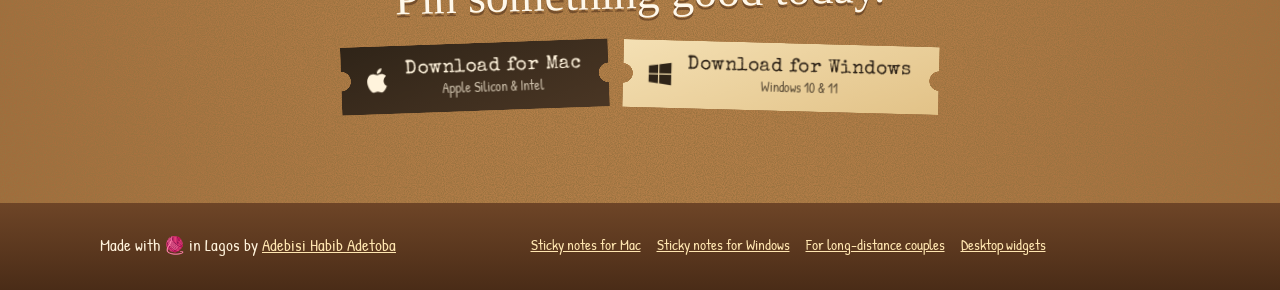
==== commit 7ceaa071: "Website: SEO, landing pages, email-me-the-link" ====
--- a/docs/index.html
+++ b/docs/index.html
@@ -3,12 +3,37 @@
 <head>
   <meta charset="utf-8" />
   <meta name="viewport" content="width=device-width, initial-scale=1" />
-  <title>Corkly — a playful pinboard for your desktop</title>
-  <meta name="description" content="Pin sticky notes, photos, voice notes, checklists and countdowns on a cork board that lives on your desktop. Play games, tie ideas together with yarn and share boards with the people you love. For Mac and Windows." />
-  <meta property="og:title" content="Corkly — a playful pinboard for your desktop" />
-  <meta property="og:description" content="Sticky notes, polaroids, voice notes, games and red yarn, right on your desktop. For Mac &amp; Windows." />
+  <title>Corkly — Desktop Sticky Notes &amp; Corkboard for Mac &amp; Windows</title>
+  <meta name="description" content="A cozy corkboard for your desktop. Pin sticky notes, photos, voice notes and games — and share a board with your partner or friends. Free for Mac &amp; Windows." />
+  <link rel="canonical" href="https://getcorkly.com/" />
+  <meta name="robots" content="index, follow, max-image-preview:large" />
+  <meta property="og:type" content="website" />
+  <meta property="og:site_name" content="Corkly" />
+  <meta property="og:url" content="https://getcorkly.com/" />
+  <meta property="og:title" content="Corkly — your desk, but pinned" />
+  <meta property="og:description" content="Sticky notes, polaroids, voice notes, games and red yarn, right on your desktop. Share a board with your person. Free for Mac &amp; Windows." />
   <meta property="og:image" content="https://getcorkly.com/app.jpg" />
+  <meta property="og:image:width" content="1600" />
+  <meta property="og:image:height" content="1000" />
   <meta name="twitter:card" content="summary_large_image" />
+  <meta name="twitter:title" content="Corkly — your desk, but pinned" />
+  <meta name="twitter:description" content="A cozy corkboard for your desktop. Notes, photos, voice notes and games — shared live with your person. Free for Mac &amp; Windows." />
+  <meta name="twitter:image" content="https://getcorkly.com/app.jpg" />
+  <link rel="apple-touch-icon" href="icon.png" />
+  <script type="application/ld+json">
+  {
+    "@context": "https://schema.org",
+    "@type": "SoftwareApplication",
+    "name": "Corkly",
+    "url": "https://getcorkly.com/",
+    "image": "https://getcorkly.com/app.jpg",
+    "description": "A cozy corkboard for your desktop. Pin sticky notes, photos, voice notes, checklists, countdowns and games, and share boards live with your partner, friends or family.",
+    "applicationCategory": "ProductivityApplication",
+    "operatingSystem": "macOS, Windows 10, Windows 11",
+    "offers": { "@type": "Offer", "price": "0", "priceCurrency": "USD" },
+    "author": { "@type": "Person", "name": "Adebisi Habib Adetoba", "url": "https://adetoba.com" }
+  }
+  </script>
   <meta name="theme-color" content="#5b3a22" />
   <link rel="icon" href="favicon.png" />
   <link rel="preconnect" href="https://fonts.googleapis.com" />
@@ -47,6 +72,7 @@
 
     /* ---------- hero ---------- */
     .hero { display: grid; grid-template-columns: 1fr 1.2fr; gap: 48px; align-items: center; padding: 64px 0 30px; }
+    .kicker { font-family: var(--type); font-size: 15px; letter-spacing: .5px; color: #3b2814; margin: 0 0 10px; }
     .hero h1 { font-family: var(--marker); font-weight: 400; font-size: clamp(44px, 6.4vw, 72px); line-height: 1; margin: 0 0 22px; color: #fff8ea; text-shadow: 0 3px 0 rgba(74,44,23,.55), 0 10px 22px rgba(0,0,0,.25); transform: rotate(-2deg); }
     .note-lead { background: #ffe97a; padding: 22px 22px 20px; transform: rotate(1.5deg); box-shadow: var(--shadow); position: relative; max-width: 430px; border-bottom-right-radius: 60px 8px; }
     .note-lead p { margin: 0; font-family: var(--hand); font-size: 28px; line-height: 1.1; }
@@ -147,6 +173,7 @@
     footer { margin-top: 70px; background: linear-gradient(180deg, #6e4527, #4a2c17); color: var(--cream); padding: 30px 0 34px; }
     footer .wrap { display: flex; flex-wrap: wrap; gap: 10px 30px; align-items: center; justify-content: space-between; font-size: 17px; }
     footer a { color: #ffe6b0; }
+    .foot-links { display: flex; flex-wrap: wrap; gap: 6px 16px; font-size: 15px; }
 
     /* gentle entrance */
     @media (prefers-reduced-motion: no-preference) {
@@ -171,12 +198,38 @@
       .dl { min-width: 0; width: 100%; }
       .label { margin-top: 64px; }
     }
+    /* ---------- on a phone: email yourself the link ---------- */
+    .send-card { display: none; position: relative; background: #ffe97a; padding: 26px 20px 20px; margin: 30px 0 12px; max-width: 440px; box-shadow: var(--shadow); transform: rotate(-1deg); border-bottom-right-radius: 60px 8px; }
+    .is-phone .send-card { display: block; }
+    .is-phone .hero .downloads, .is-phone .closer .downloads { display: none; }
+    .closer .send-card { margin: 0 auto; text-align: left; }
+    .send-card h3 { font-family: var(--marker); font-weight: 400; font-size: 22px; margin: 0 0 4px; }
+    .send-card p { font-family: var(--hand); font-size: 22px; line-height: 1.1; margin: 0 0 14px; }
+    .send-row { display: flex; gap: 8px; }
+    .hero > div { min-width: 0; }
+    .send-card { box-sizing: border-box; width: calc(100% - 6px); }
+    .send-row input[type=email] { flex: 1; min-width: 0; width: 100%; font: 17px var(--ui); color: var(--ink); background: #fff; border: 2px solid #2f2418; border-radius: 10px; padding: 10px 12px; outline: none; }
+    .send-row input[type=email]:focus { border-color: #e63946; box-shadow: 0 0 0 3px rgba(230,57,70,.2); }
+    .send-row button, .send-share { font: 17px var(--ui); border: none; border-radius: 999px; padding: 10px 18px; cursor: pointer; white-space: nowrap; }
+    .send-row button { background: #2f2418; color: #fff3dc; box-shadow: 0 3px 0 #000; }
+    .send-row button:disabled { opacity: .6; }
+    @media (max-width: 380px) { .send-row { flex-direction: column; } }
+    .send-news { display: flex; align-items: center; gap: 8px; font-size: 15px; margin: 10px 0 0; color: #4a3624; }
+    .send-hp { position: absolute; left: -9999px; width: 1px; height: 1px; opacity: 0; }
+    .send-msg { font-size: 16px; margin: 10px 0 0; min-height: 0; }
+    .send-msg.err { color: #c1121f; }
+    .send-alt { display: flex; gap: 14px; align-items: center; margin-top: 14px; font-size: 15px; }
+    .send-share { background: #fff; color: var(--ink); border: 2px solid #2f2418; padding: 6px 14px; font-size: 15px; }
+    .send-alt a { color: #23407a; }
+    .send-card.done form, .send-card.done .send-alt { display: none; }
+    .send-done { display: none; font-family: var(--hand); font-size: 26px; line-height: 1.1; }
+    .send-card.done .send-done { display: block; }
   </style>
 </head>
 <body>
   <header>
     <div class="wrap">
-      <a class="logo" href="#"><img src="icon.png" alt="" /><span>Corkly</span></a>
+      <a class="logo" href="#"><img src="icon.png" alt="Corkly" width="34" height="34" /><span>Corkly</span></a>
       <nav>
         <a href="#features">Features</a>
         <a href="#plus">Plus</a>
@@ -189,6 +242,7 @@
   <main class="wrap">
     <section class="hero" id="download">
       <div>
+        <p class="kicker">Desktop sticky notes &amp; corkboard for Mac and Windows</p>
         <h1>Your desk,<br />but pinned.</h1>
         <div class="note-lead"><span class="pin" style="--p:#2a9d8f"></span>
           <p>A playful cork board that lives on your desktop. Notes, photos, voice notes and games — tied together with red yarn.</p>
@@ -202,6 +256,19 @@
             <svg viewBox="0 0 24 24" fill="currentColor"><path d="M3 5.5 10.4 4.5v7H3zM11.4 4.4 21 3v8.5h-9.6zM3 12.5h7.4v7L3 18.5zM11.4 12.5H21V21l-9.6-1.4z"/></svg>
             <span><b>Download for Windows</b><small>Windows 10 &amp; 11</small></span>
           </a>
+        </div>
+<div class="send-card">
+          <span class="pin" style="--p:#e63946"></span>
+          <h3>On your phone? 📱</h3>
+          <p>Corkly lives on your Mac or PC. We’ll email you the link so it’s waiting on your computer.</p>
+          <form class="send-form" novalidate>
+            <div class="send-row"><input type="email" name="email" placeholder="you@email.com" autocomplete="email" inputmode="email" required><button type="submit">Email me</button></div>
+            <input class="send-hp" type="text" name="website" tabindex="-1" autocomplete="off" aria-hidden="true">
+            <label class="send-news"><input type="checkbox" name="news"> Also send me the occasional Corkly news</label>
+            <p class="send-msg" role="status"></p>
+          </form>
+          <div class="send-alt"><button class="send-share" type="button" hidden>Share to my computer…</button><a href="#download" class="send-anyway">Download anyway</a></div>
+          <div class="send-done">Sent! 💌 Check your inbox on your computer — and peek in spam just in case.</div>
         </div>
         <div class="meta" data-meta>Free to download · Mac &amp; Windows</div>
       </div>
@@ -229,7 +296,7 @@
     <section>
       <h2 class="label">Lives on your desktop</h2>
       <div class="split">
-        <figure class="shot widget-shot reveal"><span class="tape sun"></span><img src="widget.jpg" width="660" height="840" alt="Corkly as a small desktop widget" /><figcaption>widget mode</figcaption></figure>
+        <figure class="shot widget-shot reveal"><span class="tape sun"></span><img src="widget.jpg" width="660" height="840" loading="lazy" alt="Corkly as a small sticky-notes widget in the corner of a desktop" /><figcaption>widget mode</figcaption></figure>
         <div class="card reveal">
           <h3>Small, always there</h3>
           <ul>
@@ -300,12 +367,14 @@
     <section class="closer">
       <h2>Pin something good today.</h2>
       <div class="downloads" data-clone></div>
+      <div data-send-clone></div>
     </section>
   </main>
 
   <footer>
     <div class="wrap">
       <div>Made with 🧶 in Lagos by <a href="https://adetoba.com">Adebisi Habib Adetoba</a></div>
+      <nav class="foot-links" aria-label="Corkly for…"><a href="sticky-notes-for-mac/">Sticky notes for Mac</a><a href="sticky-notes-for-windows/">Sticky notes for Windows</a><a href="long-distance-couples/">For long-distance couples</a><a href="desktop-widgets/">Desktop widgets</a></nav>
       <div data-version></div>
     </div>
   </footer>
@@ -336,6 +405,43 @@
     track('site_view', { ref, utm });
 
     // ---- put the visitor's platform first, and repeat the buttons at the bottom ----
+    // ---- on a phone: offer to email the link instead of a download they can't use ----
+    const API = 'https://corkly-api.adetoba.com';
+    const isPhone = /Android|iPhone|iPad|iPod|Mobile/i.test(navigator.userAgent) || (matchMedia('(pointer: coarse)').matches && innerWidth < 900);
+    if (isPhone) document.documentElement.classList.add('is-phone');
+    const sendCard = document.querySelector('.hero .send-card');
+    document.querySelector('[data-send-clone]').appendChild(sendCard.cloneNode(true));
+    document.querySelectorAll('.send-card').forEach((card) => {
+      const form = card.querySelector('form');
+      const msg = card.querySelector('.send-msg');
+      const share = card.querySelector('.send-share');
+      if (navigator.share) {
+        share.hidden = false;
+        share.onclick = () => { track('send_link', { how: 'share', ref, utm }); navigator.share({ title: 'Corkly', text: 'Download Corkly on my computer', url: location.origin + '/?ref=share-link' }).catch(() => {}); };
+      }
+      card.querySelector('.send-anyway').onclick = (e) => { e.preventDefault(); document.documentElement.classList.remove('is-phone'); document.getElementById('download').scrollIntoView({ behavior: 'smooth' }); };
+      form.onsubmit = async (e) => {
+        e.preventDefault();
+        const email = form.email.value.trim();
+        msg.className = 'send-msg';
+        if (!/^\S+@\S+\.\S+$/.test(email)) { msg.textContent = 'That email address doesn’t look right.'; msg.classList.add('err'); return; }
+        const btn = form.querySelector('button');
+        btn.disabled = true; btn.textContent = 'Sending…';
+        try {
+          const r = await fetch(API + '/api/send-link', { method: 'POST', headers: { 'Content-Type': 'application/json' },
+            body: JSON.stringify({ email, news: form.news.checked, website: form.website.value, ref: utm || ref }) });
+          const data = await r.json().catch(() => ({}));
+          if (!r.ok) throw new Error(data.error || 'Couldn’t send it right now — try again in a minute.');
+          card.classList.add('done');
+          track('send_link', { how: 'email', ref, utm });
+        } catch (err) {
+          msg.textContent = err.message.includes('fetch') ? 'Couldn’t reach Corkly — check your connection and try again.' : err.message;
+          msg.classList.add('err');
+          btn.disabled = false; btn.textContent = 'Email me';
+        }
+      };
+    });
+
     const isWin = /Win/.test(navigator.platform) || /Windows/.test(navigator.userAgent);
     const heroDl = document.querySelector('.hero .downloads');
     const winBtn = heroDl.querySelector('[data-platform="windows"]');
